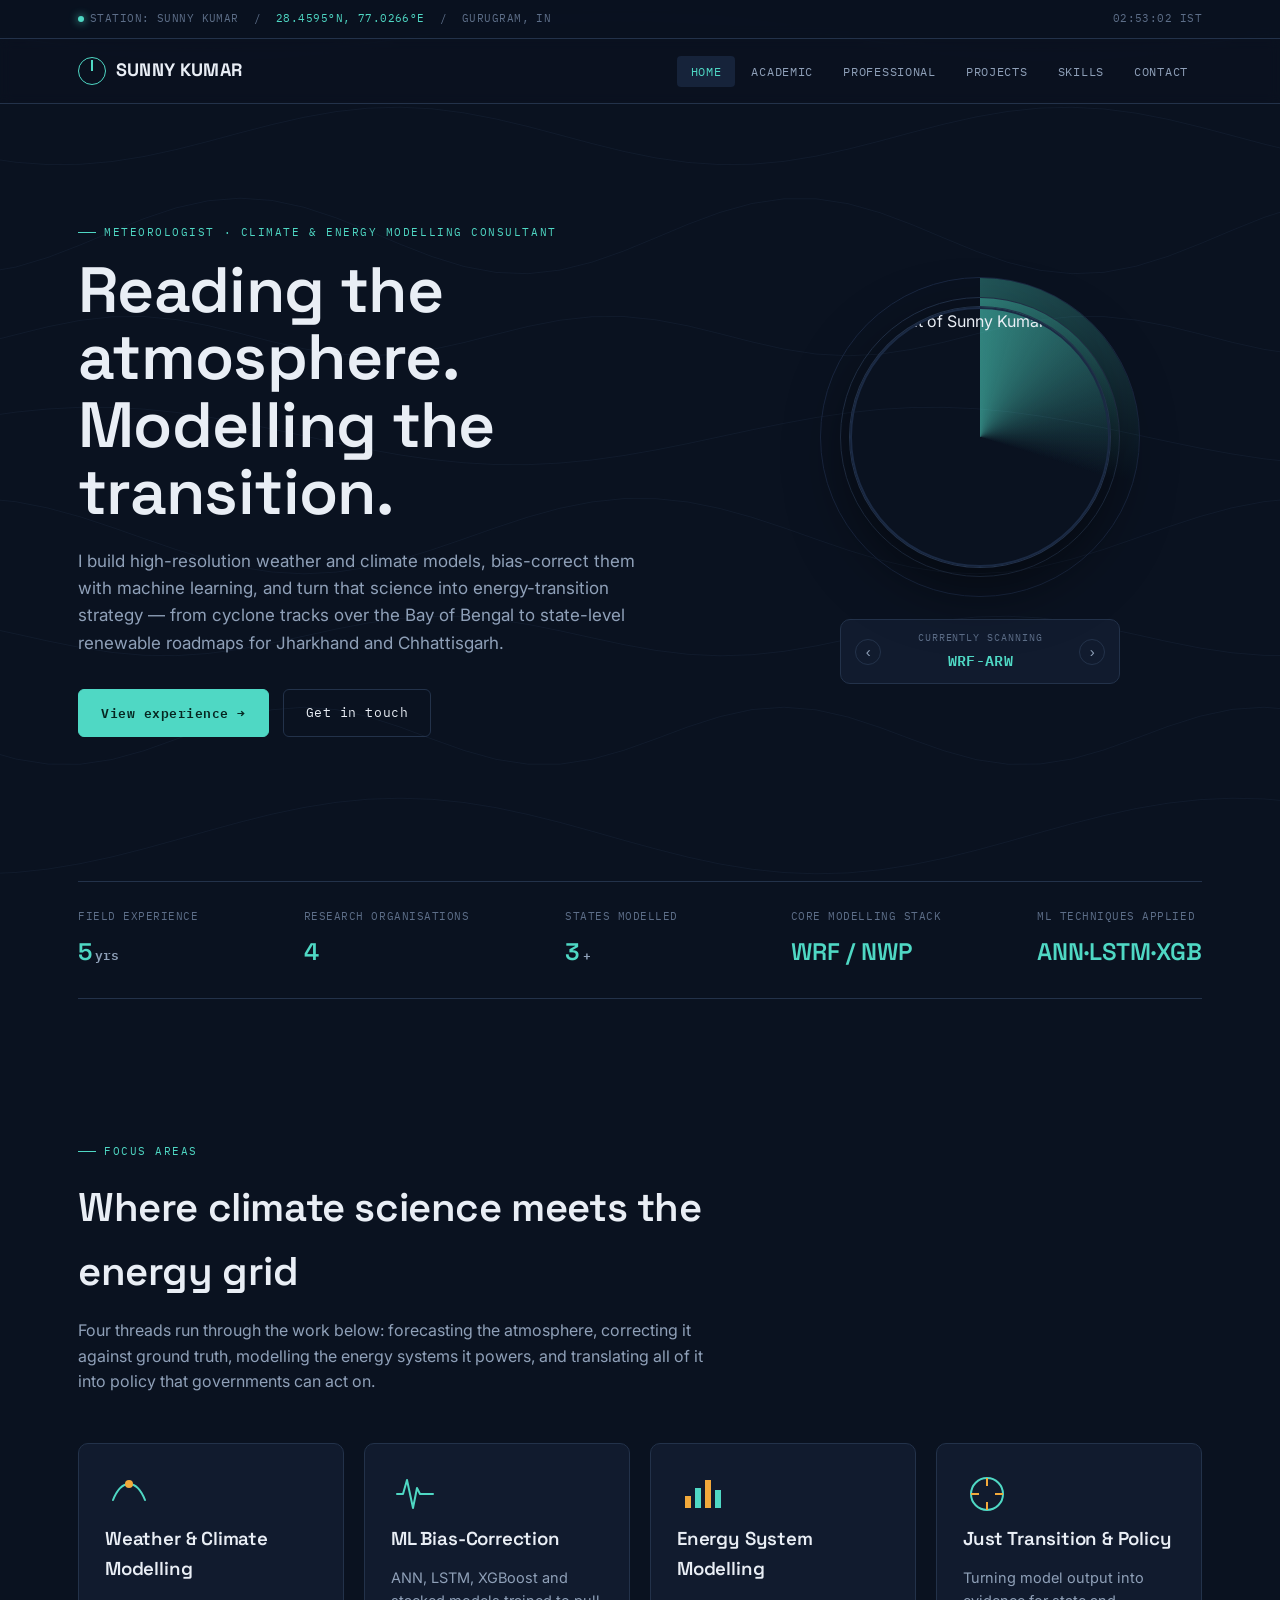
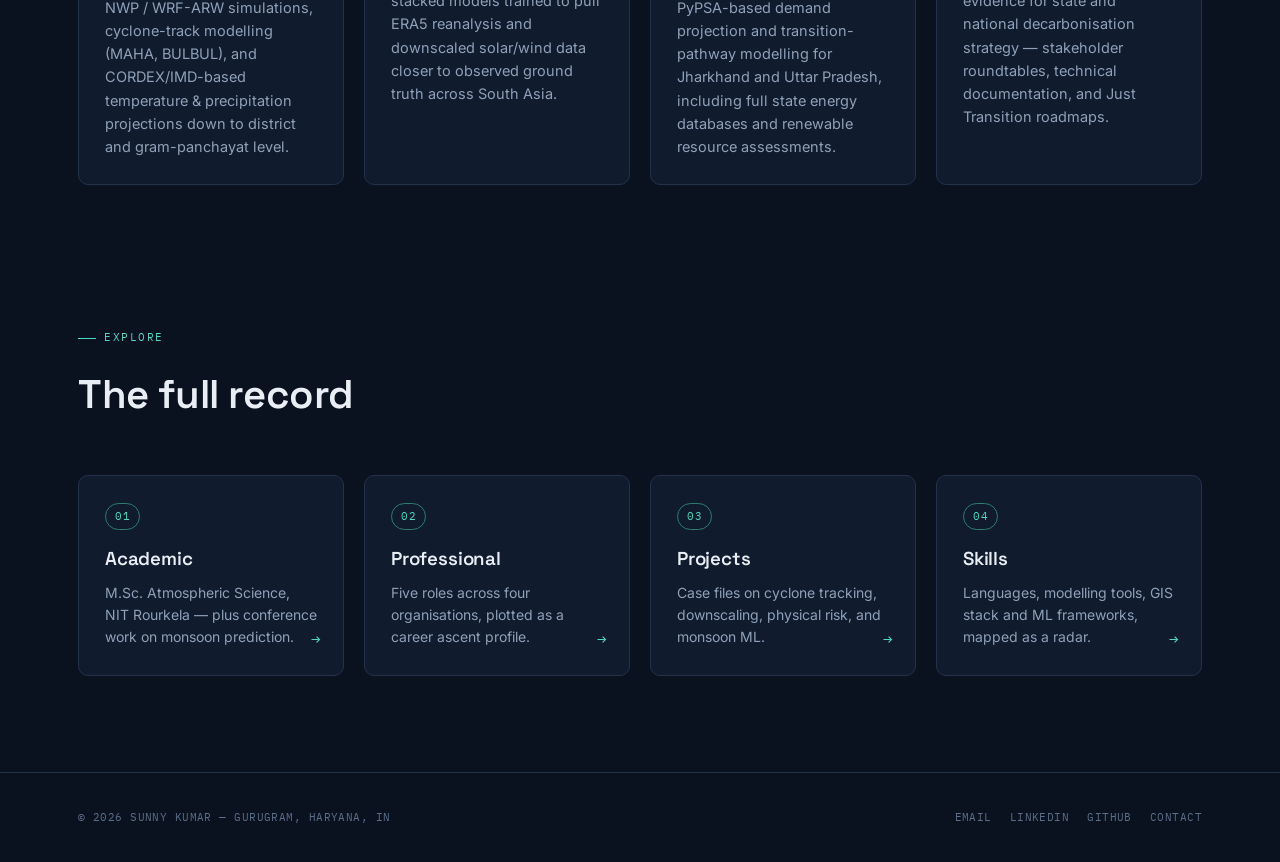
==== index.html @ 6d627d51 "Add files via upload" ====
<!DOCTYPE html>
<html lang="en">
<head>
<meta charset="UTF-8">
<meta name="viewport" content="width=device-width, initial-scale=1.0">
<title>Sunny Kumar — Meteorologist & Climate/Energy Modelling Consultant</title>
<link rel="stylesheet" href="style.css">
</head>
<body>

<div class="contour-field" id="contourField"></div>

<div class="shell">

  <div id="site-header"></div>

  <main>

    <!-- HERO -->
    <section style="padding-top:56px;">
      <div class="wrap hero-grid">
        <div class="reveal in">
          <div class="eyebrow">Meteorologist · Climate & Energy Modelling Consultant</div>
          <h1 style="font-size:clamp(36px,6vw,64px);line-height:1.05;max-width:720px;">
            Reading the atmosphere.<br>Modelling the transition.
          </h1>
          <p style="max-width:560px;color:var(--text-muted);font-size:17px;margin-top:22px;">
            I build high-resolution weather and climate models, bias-correct them with machine learning,
            and turn that science into energy-transition strategy — from cyclone tracks over the Bay of Bengal
            to state-level renewable roadmaps for Jharkhand and Chhattisgarh.
          </p>
          <div style="display:flex;gap:14px;margin-top:32px;flex-wrap:wrap;">
            <a href="professional.html" class="btn primary">View experience →</a>
            <a href="contact.html" class="btn">Get in touch</a>
          </div>
        </div>

        <div class="reveal in" style="display:flex;flex-direction:column;align-items:center;gap:22px;">
          <div class="radar-photo">
            <div class="radar-ring"></div>
            <div class="radar-ring r2"></div>
            <img src="assets/profile.png" alt="Portrait of Sunny Kumar">
          </div>

          <!-- SCAN TICKER -->
          <div class="scan-ticker">
            <button class="scan-ticker__arrow" id="scanPrev" aria-label="Previous">‹</button>
            <div class="scan-ticker__display">
              <span class="scan-ticker__label">CURRENTLY SCANNING</span>
              <div class="scan-ticker__word" id="scanWord">WRF-ARW</div>
            </div>
            <button class="scan-ticker__arrow" id="scanNext" aria-label="Next">›</button>
          </div>
        </div>
      </div>
    </section>

    <!-- TELEMETRY STRIP -->
    <section class="tight">
      <div class="wrap">
        <hr class="rule">
        <div class="telemetry reveal">
          <div class="telemetry__item">
            <span class="telemetry__label">Field experience</span>
            <span class="telemetry__value">5<small>yrs</small></span>
          </div>
          <div class="telemetry__item">
            <span class="telemetry__label">Research organisations</span>
            <span class="telemetry__value">4</span>
          </div>
          <div class="telemetry__item">
            <span class="telemetry__label">States modelled</span>
            <span class="telemetry__value">3<small>+</small></span>
          </div>
          <div class="telemetry__item">
            <span class="telemetry__label">Core modelling stack</span>
            <span class="telemetry__value">WRF / NWP</span>
          </div>
          <div class="telemetry__item">
            <span class="telemetry__label">ML techniques applied</span>
            <span class="telemetry__value">ANN·LSTM·XGB</span>
          </div>
        </div>
        <hr class="rule">
      </div>
    </section>

    <!-- FOCUS AREAS -->
    <section>
      <div class="wrap">
        <div class="section-head reveal">
          <div class="eyebrow">Focus areas</div>
          <h2>Where climate science meets the energy grid</h2>
          <p>Four threads run through the work below: forecasting the atmosphere, correcting it against ground
          truth, modelling the energy systems it powers, and translating all of it into policy that governments
          can act on.</p>
        </div>

        <div class="grid focus-grid">

          <div class="card focus-card reveal">
            <div class="focus-icon">
              <svg viewBox="0 0 48 48"><path d="M8 30c4-10 10-16 16-16s12 6 16 16" stroke="var(--teal)" stroke-width="2" fill="none" stroke-linecap="round"/><circle cx="24" cy="14" r="4" fill="var(--amber)"/></svg>
            </div>
            <h3>Weather & Climate Modelling</h3>
            <p style="color:var(--text-muted);margin-top:12px;font-size:14.5px;">NWP / WRF-ARW simulations, cyclone-track modelling (MAHA, BULBUL), and CORDEX/IMD-based
            temperature & precipitation projections down to district and gram-panchayat level.</p>
          </div>

          <div class="card focus-card reveal">
            <div class="focus-icon">
              <svg viewBox="0 0 48 48"><path d="M6 24h6l4-14 6 28 4-20 3 6h13" stroke="var(--teal)" stroke-width="2" fill="none" stroke-linecap="round" stroke-linejoin="round"/></svg>
            </div>
            <h3>ML Bias-Correction</h3>
            <p style="color:var(--text-muted);margin-top:12px;font-size:14.5px;">ANN, LSTM, XGBoost and stacked models trained to pull ERA5 reanalysis and downscaled
            solar/wind data closer to observed ground truth across South Asia.</p>
          </div>

          <div class="card focus-card reveal">
            <div class="focus-icon">
              <svg viewBox="0 0 48 48"><rect x="8" y="26" width="6" height="12" fill="var(--amber)"/><rect x="18" y="18" width="6" height="20" fill="var(--teal)"/><rect x="28" y="10" width="6" height="28" fill="var(--amber)"/><rect x="38" y="20" width="6" height="18" fill="var(--teal)"/></svg>
            </div>
            <h3>Energy System Modelling</h3>
            <p style="color:var(--text-muted);margin-top:12px;font-size:14.5px;">PyPSA-based demand projection and transition-pathway modelling for Jharkhand and Uttar
            Pradesh, including full state energy databases and renewable resource assessments.</p>
          </div>

          <div class="card focus-card reveal">
            <div class="focus-icon">
              <svg viewBox="0 0 48 48"><circle cx="24" cy="24" r="16" stroke="var(--teal)" stroke-width="2" fill="none"/><path d="M24 8v8M24 32v8M8 24h8M32 24h8" stroke="var(--amber)" stroke-width="2"/></svg>
            </div>
            <h3>Just Transition & Policy</h3>
            <p style="color:var(--text-muted);margin-top:12px;font-size:14.5px;">Turning model output into evidence for state and national decarbonisation strategy —
            stakeholder roundtables, technical documentation, and Just Transition roadmaps.</p>
          </div>

        </div>
      </div>
    </section>

    <!-- EXPLORE STRIP -->
    <section class="tight">
      <div class="wrap">
        <div class="section-head reveal">
          <div class="eyebrow">Explore</div>
          <h2>The full record</h2>
        </div>
        <div class="grid explore-grid reveal">
          <a href="academic.html" class="card explore-card">
            <span class="tag">01</span>
            <h3 style="margin-top:14px;">Academic</h3>
            <p style="color:var(--text-muted);margin-top:8px;font-size:14px;">M.Sc. Atmospheric Science, NIT Rourkela — plus conference work on monsoon prediction.</p>
            <span class="explore-arrow">→</span>
          </a>
          <a href="professional.html" class="card explore-card">
            <span class="tag">02</span>
            <h3 style="margin-top:14px;">Professional</h3>
            <p style="color:var(--text-muted);margin-top:8px;font-size:14px;">Five roles across four organisations, plotted as a career ascent profile.</p>
            <span class="explore-arrow">→</span>
          </a>
          <a href="projects.html" class="card explore-card">
            <span class="tag">03</span>
            <h3 style="margin-top:14px;">Projects</h3>
            <p style="color:var(--text-muted);margin-top:8px;font-size:14px;">Case files on cyclone tracking, downscaling, physical risk, and monsoon ML.</p>
            <span class="explore-arrow">→</span>
          </a>
          <a href="skills.html" class="card explore-card">
            <span class="tag">04</span>
            <h3 style="margin-top:14px;">Skills</h3>
            <p style="color:var(--text-muted);margin-top:8px;font-size:14px;">Languages, modelling tools, GIS stack and ML frameworks, mapped as a radar.</p>
            <span class="explore-arrow">→</span>
          </a>
        </div>
      </div>
    </section>

  </main>

  <footer id="site-footer"></footer>

</div>

<style>
  .hero-grid{display:grid;grid-template-columns:1.3fr 0.9fr;gap:40px;align-items:center;}
  @media (max-width:900px){.hero-grid{grid-template-columns:1fr;}}

  .radar-photo{
    position:relative;width:320px;height:320px;
    display:flex;align-items:center;justify-content:center;
  }
  .radar-photo img{
    width:260px;height:260px;object-fit:cover;border-radius:50%;
    border:2px solid var(--bg-raised);
    box-shadow:0 0 0 1px var(--line), 0 20px 60px rgba(0,0,0,0.5);
    position:relative;z-index:2;
  }
  .radar-ring{
    position:absolute;width:320px;height:320px;border-radius:50%;
    border:1px solid var(--line-soft);
  }
  .radar-ring::after{
    content:'';position:absolute;inset:0;border-radius:50%;
    background:conic-gradient(from 0deg, rgba(79,216,196,0.35), transparent 30%);
    animation:sweep 4.5s linear infinite;
  }
  .radar-ring.r2{width:280px;height:280px;top:20px;left:20px;border-color:var(--line);}
  @keyframes sweep{from{transform:rotate(0deg);}to{transform:rotate(360deg);}}

  .scan-ticker{
    display:flex;align-items:center;gap:14px;
    background:var(--bg-panel);border:1px solid var(--line);border-radius:10px;
    padding:10px 14px;min-width:280px;
  }
  .scan-ticker__arrow{
    background:none;border:1px solid var(--line);color:var(--text-muted);
    width:26px;height:26px;border-radius:50%;cursor:pointer;font-size:15px;line-height:1;
    flex-shrink:0;transition:border-color .2s ease, color .2s ease;
  }
  .scan-ticker__arrow:hover{border-color:var(--teal);color:var(--teal);}
  .scan-ticker__display{flex:1;text-align:center;overflow:hidden;}
  .scan-ticker__label{display:block;font-family:var(--mono);font-size:9.5px;letter-spacing:0.1em;color:var(--text-dim);}
  .scan-ticker__word{
    font-family:var(--mono);font-size:15px;color:var(--teal);font-weight:600;
    margin-top:4px;transition:opacity .35s ease, transform .35s ease;
    letter-spacing:0.02em;
  }
  .scan-ticker__word.fade{opacity:0;transform:translateY(4px);}

  .telemetry{display:flex;justify-content:space-between;padding:26px 0;flex-wrap:wrap;gap:20px;}
  .telemetry__item{display:flex;flex-direction:column;gap:8px;min-width:130px;}
  .telemetry__label{font-family:var(--mono);font-size:10.5px;letter-spacing:0.05em;text-transform:uppercase;color:var(--text-dim);}
  .telemetry__value{font-family:var(--display);font-size:24px;color:var(--teal);font-weight:600;}
  .telemetry__value small{font-family:var(--mono);font-size:13px;color:var(--text-muted);margin-left:3px;}

  .focus-grid{grid-template-columns:repeat(4,1fr);}
  @media (max-width:980px){.focus-grid{grid-template-columns:repeat(2,1fr);}}
  @media (max-width:560px){.focus-grid{grid-template-columns:1fr;}}
  .focus-card{transition:border-color .25s ease, transform .25s ease;}
  .focus-card:hover{border-color:var(--teal-dim);transform:translateY(-4px);}
  .focus-icon{width:48px;height:48px;margin-bottom:6px;}
  .focus-icon svg{width:100%;height:100%;}

  .explore-grid{grid-template-columns:repeat(4,1fr);}
  @media (max-width:980px){.explore-grid{grid-template-columns:repeat(2,1fr);}}
  @media (max-width:560px){.explore-grid{grid-template-columns:1fr;}}
  .explore-card{position:relative;transition:border-color .25s ease, transform .25s ease;}
  .explore-card:hover{border-color:var(--teal-dim);transform:translateY(-4px);}
  .explore-arrow{position:absolute;bottom:22px;right:22px;color:var(--teal);font-family:var(--mono);}
</style>

<script src="navbar.js"></script>
<script src="footer.js"></script>
<script src="script.js"></script>
<script>
  const scanTerms = [
    'WRF-ARW', 'NWP MODELS', 'CYCLONE TRACKING', 'ERA5 BIAS-CORRECTION',
    'KRIGING INTERPOLATION', 'PYPSA ENERGY SYSTEMS', 'CORDEX PROJECTIONS',
    'LSTM / XGBOOST', 'JUST TRANSITION', 'RENEWABLE RESOURCE MAPPING'
  ];
  let scanIndex = 0;
  const scanWordEl = document.getElementById('scanWord');
  let scanInterval;

  function showScanTerm(i){
    scanWordEl.classList.add('fade');
    setTimeout(() => {
      scanWordEl.textContent = scanTerms[i];
      scanWordEl.classList.remove('fade');
    }, 220);
  }

  function startScanAuto(){
    scanInterval = setInterval(() => {
      scanIndex = (scanIndex + 1) % scanTerms.length;
      showScanTerm(scanIndex);
    }, 2600);
  }
  function stopScanAuto(){ clearInterval(scanInterval); }

  document.getElementById('scanPrev').addEventListener('click', () => {
    stopScanAuto();
    scanIndex = (scanIndex - 1 + scanTerms.length) % scanTerms.length;
    showScanTerm(scanIndex);
    startScanAuto();
  });
  document.getElementById('scanNext').addEventListener('click', () => {
    stopScanAuto();
    scanIndex = (scanIndex + 1) % scanTerms.length;
    showScanTerm(scanIndex);
    startScanAuto();
  });
  startScanAuto();
</script>
</body>
</html>
---- style.css ----
/* ============================================================
   SUNNY KUMAR — PORTFOLIO
   Design language: atmospheric station readout.
   ============================================================ */

@import url('https://fonts.googleapis.com/css2?family=Space+Grotesk:wght@400;500;600;700&family=Inter:wght@400;500;600&family=IBM+Plex+Mono:wght@400;500;600&display=swap');

:root{
  --bg-deep:#0A1220;
  --bg-panel:#111B2E;
  --bg-panel-2:#16233A;
  --bg-raised:#1B2A44;
  --line:#23324A;
  --line-soft:#1A2740;
  --text:#E9EEF5;
  --text-muted:#8FA0B8;
  --text-dim:#5D6E88;
  --teal:#4FD8C4;
  --teal-dim:#2E7D71;
  --amber:#F2A93B;
  --coral:#E8637A;

  --display:'Space Grotesk',sans-serif;
  --body:'Inter',sans-serif;
  --mono:'IBM Plex Mono',monospace;

  --maxw:1180px;
}

*,*::before,*::after{box-sizing:border-box;}
html{scroll-behavior:smooth;}
body{
  margin:0;
  background:var(--bg-deep);
  color:var(--text);
  font-family:var(--body);
  font-size:16px;
  line-height:1.6;
  -webkit-font-smoothing:antialiased;
  overflow-x:hidden;
}
img{max-width:100%;display:block;}
a{color:inherit;text-decoration:none;}
h1,h2,h3,h4{font-family:var(--display);margin:0;font-weight:600;letter-spacing:-0.01em;}
p{margin:0;}
::selection{background:var(--teal);color:var(--bg-deep);}

@media (prefers-reduced-motion: reduce){
  *{animation-duration:0.01ms !important;animation-iteration-count:1 !important;transition-duration:0.01ms !important;}
}

/* ---------- background contour texture ---------- */
.contour-field{
  position:fixed;
  inset:0;
  z-index:0;
  pointer-events:none;
  opacity:0.35;
}
.contour-field svg{width:100%;height:100%;}
.contour-line{
  fill:none;
  stroke:var(--line);
  stroke-width:1;
}
.contour-line.animate{
  animation:driftLine 40s linear infinite;
}
@keyframes driftLine{
  0%{transform:translateX(0);}
  100%{transform:translateX(-120px);}
}

/* ---------- layout shell ---------- */
.shell{position:relative;z-index:1;}
.wrap{max-width:var(--maxw);margin:0 auto;padding:0 28px;}

/* ---------- station readout header ---------- */
.station-bar{
  border-bottom:1px solid var(--line);
  background:rgba(10,18,32,0.85);
  backdrop-filter:blur(6px);
  position:sticky;
  top:0;
  z-index:50;
}
.station-bar__inner{
  max-width:var(--maxw);
  margin:0 auto;
  padding:10px 28px;
  display:flex;
  align-items:center;
  justify-content:space-between;
  font-family:var(--mono);
  font-size:11px;
  color:var(--text-dim);
  letter-spacing:0.04em;
  gap:12px;
  flex-wrap:wrap;
}
.station-bar__inner span.hl{color:var(--teal);}
.station-dot{
  display:inline-block;width:6px;height:6px;border-radius:50%;
  background:var(--teal); margin-right:6px;
  box-shadow:0 0 8px var(--teal);
  animation:pulseDot 2.2s ease-in-out infinite;
}
@keyframes pulseDot{0%,100%{opacity:1;}50%{opacity:0.35;}}

/* ---------- nav ---------- */
.nav{
  border-bottom:1px solid var(--line);
  background:rgba(10,18,32,0.6);
  position:sticky;
  top:33px;
  z-index:49;
  backdrop-filter:blur(6px);
}
.nav__inner{
  max-width:var(--maxw);margin:0 auto;padding:0 28px;
  display:flex;align-items:center;justify-content:space-between;
  height:64px;
}
.brand{
  font-family:var(--display);
  font-weight:700;
  font-size:18px;
  letter-spacing:0.01em;
  display:flex;align-items:center;gap:10px;
}
.brand__mark{
  width:28px;height:28px;
  border:1px solid var(--teal);
  border-radius:50%;
  display:flex;align-items:center;justify-content:center;
  position:relative;
}
.brand__mark::before{
  content:'';
  position:absolute;
  width:2px;height:11px;
  background:var(--teal);
  top:2px;left:50%;transform:translateX(-50%);
  transform-origin:bottom center;
  animation:spinNeedle 6s linear infinite;
}
@keyframes spinNeedle{from{transform:translateX(-50%) rotate(0deg);}to{transform:translateX(-50%) rotate(360deg);}}

.navlinks{display:flex;gap:2px;list-style:none;margin:0;padding:0;}
.navlinks a{
  font-family:var(--mono);
  font-size:12px;
  letter-spacing:0.06em;
  text-transform:uppercase;
  color:var(--text-muted);
  padding:8px 14px;
  border-radius:4px;
  transition:color .2s ease, background .2s ease;
}
.navlinks a:hover{color:var(--text);background:var(--bg-panel-2);}
.navlinks a.active{color:var(--teal);background:var(--bg-panel-2);}
.navtoggle{display:none;background:none;border:1px solid var(--line);border-radius:4px;color:var(--text);width:38px;height:38px;cursor:pointer;}
.navtoggle span{display:block;width:16px;height:1px;background:var(--text);margin:4px auto;}

@media (max-width:780px){
  .navlinks{
    position:absolute;top:64px;left:0;right:0;
    background:var(--bg-panel);
    flex-direction:column;
    border-bottom:1px solid var(--line);
    display:none;
    padding:8px;
  }
  .navlinks.open{display:flex;}
  .navlinks a{padding:12px 14px;}
  .navtoggle{display:block;}
}

/* ---------- section wrappers ---------- */
main{padding:64px 0 0;}
section{padding:88px 0;}
section.tight{padding:56px 0;}
.section-head{margin-bottom:48px;max-width:640px;}
.eyebrow{
  font-family:var(--mono);
  font-size:11px;
  letter-spacing:0.14em;
  text-transform:uppercase;
  color:var(--teal);
  display:flex;align-items:center;gap:8px;
  margin-bottom:16px;
}
.eyebrow::before{content:'';width:18px;height:1px;background:var(--teal);}
.section-head h2{font-size:clamp(28px,3.4vw,40px);color:var(--text);}
.section-head p{color:var(--text-muted);margin-top:14px;font-size:16px;}

hr.rule{border:none;border-top:1px solid var(--line);margin:0;}

/* ---------- buttons ---------- */
.btn{
  display:inline-flex;align-items:center;gap:10px;
  font-family:var(--mono);font-size:13px;letter-spacing:0.04em;
  padding:13px 22px;border-radius:6px;
  border:1px solid var(--line);
  color:var(--text);
  transition:border-color .2s ease, background .2s ease, transform .2s ease;
}
.btn:hover{border-color:var(--teal);transform:translateY(-1px);}
.btn.primary{background:var(--teal);color:#062621;border-color:var(--teal);font-weight:600;}
.btn.primary:hover{background:#63e6d4;}
.btn svg{width:14px;height:14px;}

/* ---------- footer ---------- */
footer{
  border-top:1px solid var(--line);
  padding:36px 0;
  margin-top:40px;
}
.footer__inner{
  max-width:var(--maxw);margin:0 auto;padding:0 28px;
  display:flex;justify-content:space-between;align-items:center;flex-wrap:wrap;gap:12px;
  font-family:var(--mono);font-size:11px;color:var(--text-dim);letter-spacing:0.04em;
}
.footer__links{display:flex;gap:18px;}
.footer__links a:hover{color:var(--teal);}

/* ---------- reveal on scroll ---------- */
.reveal{opacity:0;transform:translateY(18px);transition:opacity .7s ease, transform .7s ease;}
.reveal.in{opacity:1;transform:translateY(0);}

/* ---------- utility grid/cards ---------- */
.grid{display:grid;gap:20px;}
.card{
  background:var(--bg-panel);
  border:1px solid var(--line);
  border-radius:10px;
  padding:26px;
}
.tag{
  font-family:var(--mono);
  font-size:10.5px;
  letter-spacing:0.05em;
  text-transform:uppercase;
  color:var(--teal);
  border:1px solid var(--teal-dim);
  padding:4px 9px;
  border-radius:20px;
  display:inline-block;
}
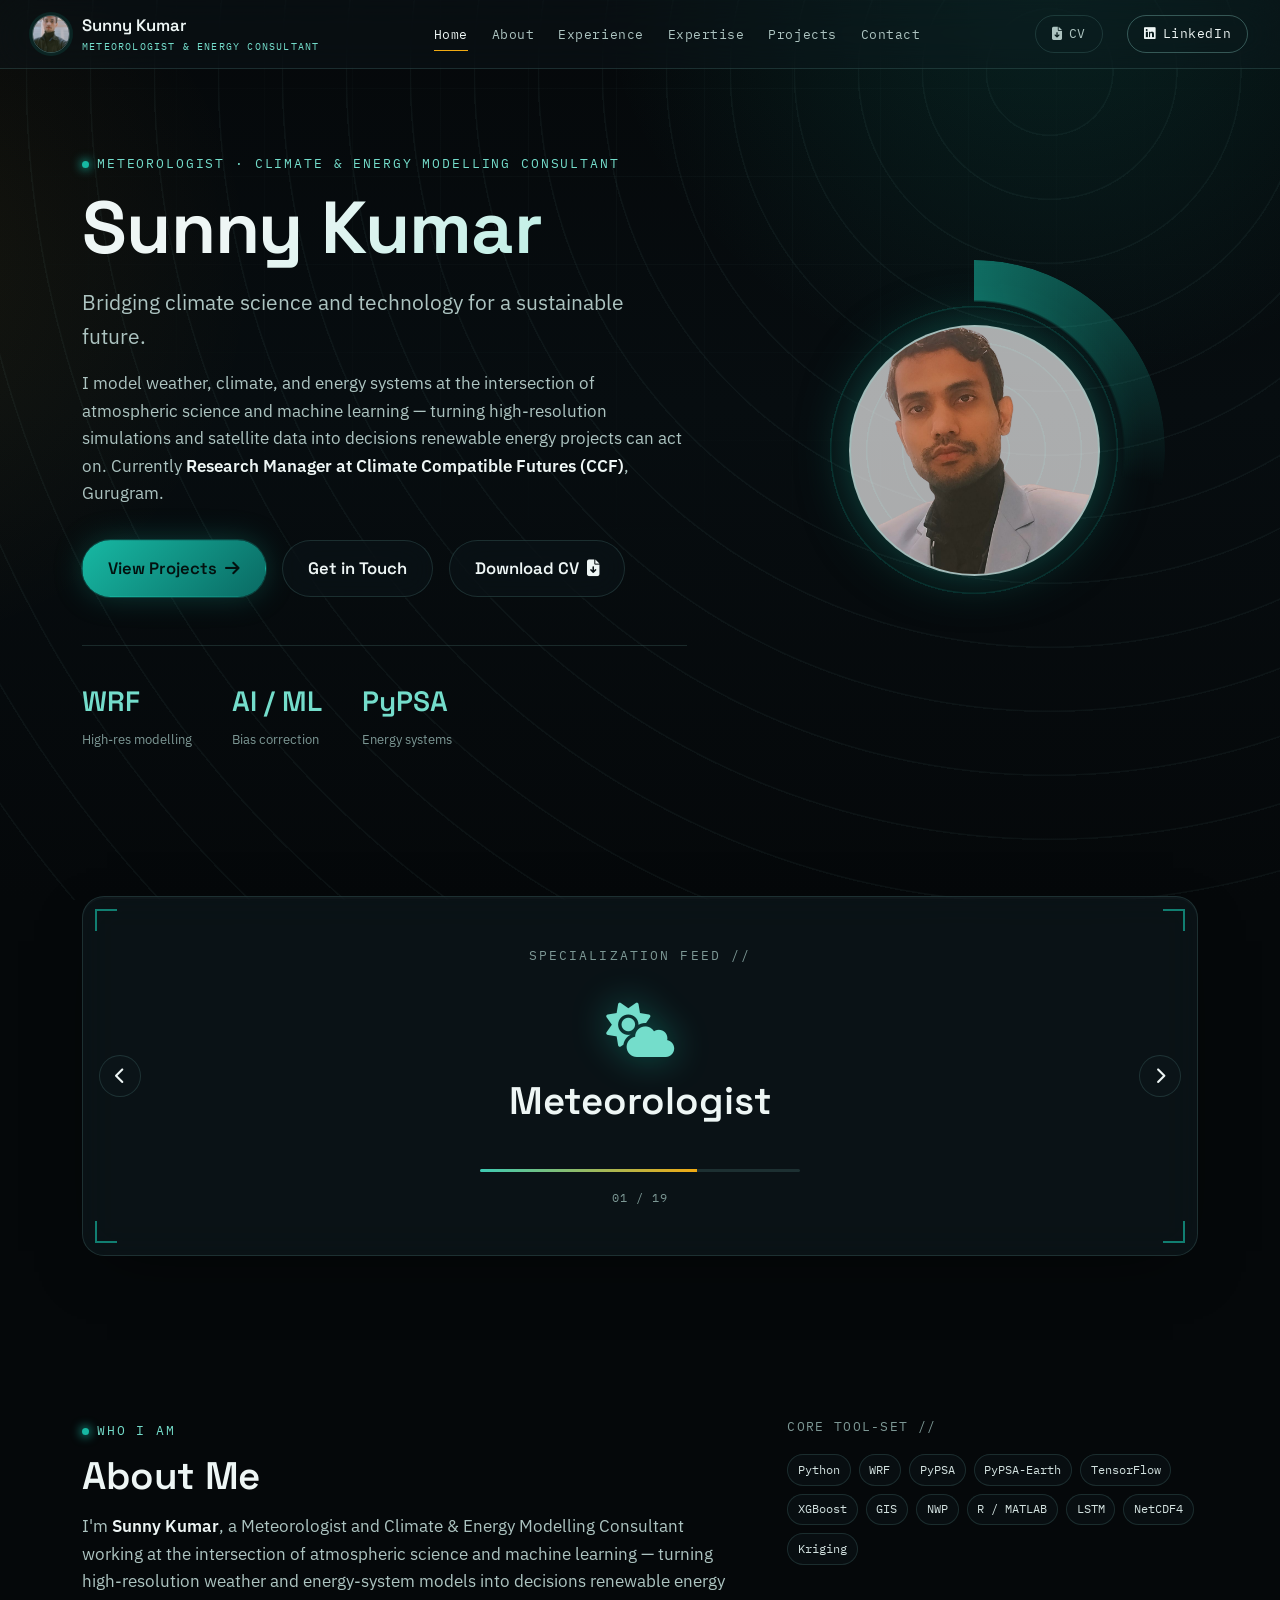
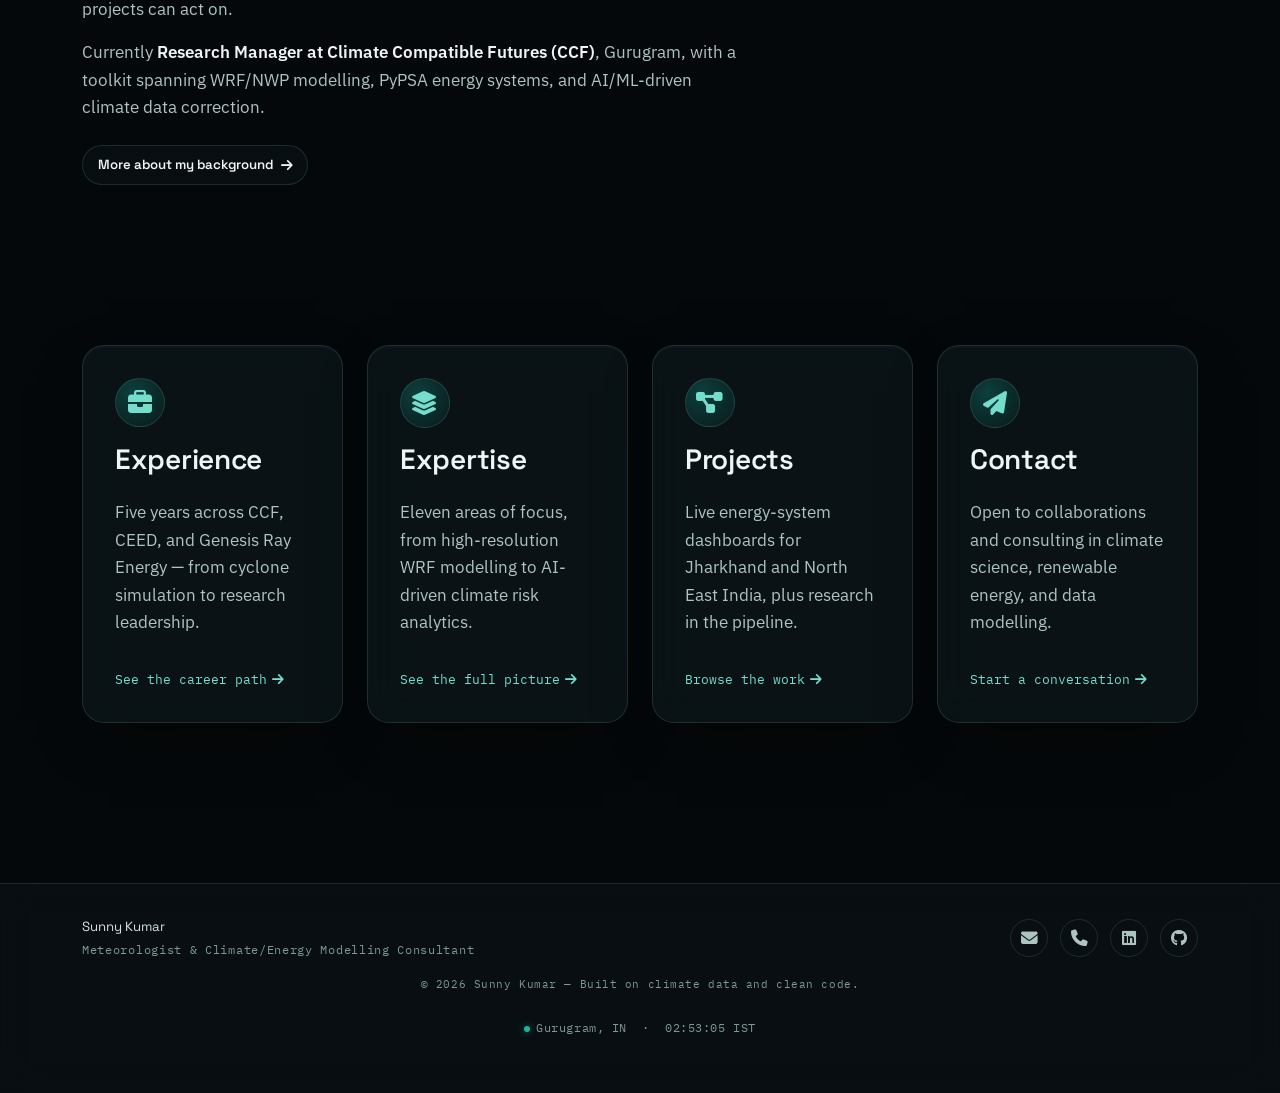
==== commit 5a5ff790: "Portfolio website update August 2026" ====
--- a/index.html
+++ b/index.html
@@ -1,295 +1,161 @@
 <!DOCTYPE html>
-<html lang="en">
+<html lang="en" class="no-js">
 <head>
-<meta charset="UTF-8">
-<meta name="viewport" content="width=device-width, initial-scale=1.0">
-<title>Sunny Kumar — Meteorologist & Climate/Energy Modelling Consultant</title>
-<link rel="stylesheet" href="style.css">
+  <script>document.documentElement.classList.replace("no-js","js");</script>
+  <meta charset="UTF-8" />
+  <meta name="viewport" content="width=device-width, initial-scale=1.0" />
+  <meta name="description" content="Sunny Kumar — Meteorologist and Climate & Energy Modelling Consultant specializing in WRF weather modelling, PyPSA energy systems, and AI/ML-driven climate data correction." />
+  <title>Sunny Kumar — Meteorologist &amp; Climate/Energy Modelling Consultant</title>
+  <link rel="icon" href="assets/img/favicon.svg" type="image/svg+xml" />
+
+  <link rel="preconnect" href="https://fonts.googleapis.com" />
+  <link rel="preconnect" href="https://fonts.gstatic.com" crossorigin />
+  <link href="https://fonts.googleapis.com/css2?family=Space+Grotesk:wght@500;600;700&family=IBM+Plex+Sans:wght@400;500;600&family=IBM+Plex+Mono:wght@400;500&display=swap" rel="stylesheet" />
+  <link
+    rel="stylesheet"
+    href="https://cdnjs.cloudflare.com/ajax/libs/font-awesome/6.7.2/css/all.min.css"
+    integrity="sha512-Evv84Mr4kqVGRNSgIGL/F/aIDqQb7xQ2vcrdIwxfjThSH8CSR7PBEakCr51Ck+w+/U6swU2Im1vVX0SVk9ABhg=="
+    crossorigin="anonymous"
+    referrerpolicy="no-referrer" />
+
+  <link rel="stylesheet" href="assets/css/tokens.css" />
+  <link rel="stylesheet" href="assets/css/base.css" />
+  <link rel="stylesheet" href="assets/css/navbar.css" />
+  <link rel="stylesheet" href="assets/css/footer.css" />
+  <link rel="stylesheet" href="assets/css/home.css" />
 </head>
 <body>
-
-<div class="contour-field" id="contourField"></div>
-
-<div class="shell">
-
-  <div id="site-header"></div>
+  <div class="atmos-field" aria-hidden="true"></div>
+  <div id="site-header-mount"></div>
 
   <main>
+    <!-- Hero -->
+    <section class="hero container hero-grid">
+      <div class="hero-copy reveal">
+        <div class="eyebrow">Meteorologist · Climate &amp; Energy Modelling Consultant</div>
+        <h1>Sunny Kumar</h1>
+        <p class="lede">Bridging climate science and technology for a sustainable future.</p>
+        <p>
+          I model weather, climate, and energy systems at the intersection of atmospheric
+          science and machine learning — turning high-resolution simulations and satellite
+          data into decisions renewable energy projects can act on. Currently
+          <strong>Research Manager at Climate Compatible Futures (CCF)</strong>, Gurugram.
+        </p>
+        <div class="hero-actions">
+          <a href="projects.html" class="btn btn-primary">View Projects <i class="fa-solid fa-arrow-right" aria-hidden="true"></i></a>
+          <a href="contact.html" class="btn btn-ghost">Get in Touch</a>
+          <a href="assets/files/Sunny_Kumar_CV.pdf" class="btn btn-ghost" download>Download CV <i class="fa-solid fa-file-arrow-down" aria-hidden="true"></i></a>
+        </div>
+        <div class="hero-stats">
+          <div><strong>WRF</strong><span>High-res modelling</span></div>
+          <div><strong>AI / ML</strong><span>Bias correction</span></div>
+          <div><strong>PyPSA</strong><span>Energy systems</span></div>
+        </div>
+      </div>
+      <div class="hero-portrait reveal">
+        <div class="radar-ring">
+          <img src="assets/img/profile.png" alt="Portrait of Sunny Kumar" style="background-color: rgba(252, 252, 252, 0.671);"/>
+        </div>
+      </div>
+      
+    </section>
 
-    <!-- HERO -->
-    <section style="padding-top:56px;">
-      <div class="wrap hero-grid">
-        <div class="reveal in">
-          <div class="eyebrow">Meteorologist · Climate & Energy Modelling Consultant</div>
-          <h1 style="font-size:clamp(36px,6vw,64px);line-height:1.05;max-width:720px;">
-            Reading the atmosphere.<br>Modelling the transition.
-          </h1>
-          <p style="max-width:560px;color:var(--text-muted);font-size:17px;margin-top:22px;">
-            I build high-resolution weather and climate models, bias-correct them with machine learning,
-            and turn that science into energy-transition strategy — from cyclone tracks over the Bay of Bengal
-            to state-level renewable roadmaps for Jharkhand and Chhattisgarh.
-          </p>
-          <div style="display:flex;gap:14px;margin-top:32px;flex-wrap:wrap;">
-            <a href="professional.html" class="btn primary">View experience →</a>
-            <a href="contact.html" class="btn">Get in touch</a>
-          </div>
-        </div>
+    <!-- Specialization HUD (native replacement for the old iframe widget) -->
+    <section class="section">
+      <div class="container">
+        <div class="spec-panel glass reveal" id="specPanel">
+          <span class="spec-corner tl"></span><span class="spec-corner tr"></span>
+          <span class="spec-corner bl"></span><span class="spec-corner br"></span>
 
-        <div class="reveal in" style="display:flex;flex-direction:column;align-items:center;gap:22px;">
-          <div class="radar-photo">
-            <div class="radar-ring"></div>
-            <div class="radar-ring r2"></div>
-            <img src="assets/profile.png" alt="Portrait of Sunny Kumar">
+          <div class="spec-eyebrow mono-tag">Specialization feed //</div>
+
+          <button class="spec-arrow left" id="specPrev" aria-label="Previous specialization">
+            <i class="fa-solid fa-chevron-left" aria-hidden="true"></i>
+          </button>
+
+          <div class="spec-display" id="specDisplay">
+            <i class="spec-icon fa-solid fa-cloud-sun" id="specIcon" aria-hidden="true"></i>
+            <div class="spec-label" id="specLabel">Meteorologist</div>
           </div>
 
-          <!-- SCAN TICKER -->
-          <div class="scan-ticker">
-            <button class="scan-ticker__arrow" id="scanPrev" aria-label="Previous">‹</button>
-            <div class="scan-ticker__display">
-              <span class="scan-ticker__label">CURRENTLY SCANNING</span>
-              <div class="scan-ticker__word" id="scanWord">WRF-ARW</div>
-            </div>
-            <button class="scan-ticker__arrow" id="scanNext" aria-label="Next">›</button>
-          </div>
+          <button class="spec-arrow right" id="specNext" aria-label="Next specialization">
+            <i class="fa-solid fa-chevron-right" aria-hidden="true"></i>
+          </button>
+
+          <div class="spec-progress"><div class="spec-progress-bar" id="specProgressBar"></div></div>
+          <div class="spec-tally" id="specTally">01 / 19</div>
         </div>
       </div>
     </section>
 
-    <!-- TELEMETRY STRIP -->
-    <section class="tight">
-      <div class="wrap">
-        <hr class="rule">
-        <div class="telemetry reveal">
-          <div class="telemetry__item">
-            <span class="telemetry__label">Field experience</span>
-            <span class="telemetry__value">5<small>yrs</small></span>
+    <!-- About Me -->
+    <section class="section">
+      <div class="container about-grid">
+        <div class="reveal">
+          <div class="eyebrow">Who I am</div>
+          <h2>About Me</h2>
+          <p>
+            I'm <strong>Sunny Kumar</strong>, a Meteorologist and Climate &amp; Energy
+            Modelling Consultant working at the intersection of atmospheric science and
+            machine learning — turning high-resolution weather and energy-system models
+            into decisions renewable energy projects can act on.
+          </p>
+          <p>
+            Currently <strong>Research Manager at Climate Compatible Futures (CCF)</strong>,
+            Gurugram, with a toolkit spanning WRF/NWP modelling, PyPSA energy systems, and
+            AI/ML-driven climate data correction.
+          </p>
+          <a href="about.html" class="btn btn-ghost btn-sm" style="margin-top:var(--sp-2)">
+            More about my background <i class="fa-solid fa-arrow-right" aria-hidden="true"></i>
+          </a>
+        </div>
+        <aside class="tag-panel reveal">
+          <span class="mono-tag">Core tool-set //</span>
+          <div class="tag-cloud">
+            <span>Python</span><span>WRF</span><span>PyPSA</span><span>PyPSA-Earth</span>
+            <span>TensorFlow</span><span>XGBoost</span><span>GIS</span><span>NWP</span>
+            <span>R / MATLAB</span><span>LSTM</span><span>NetCDF4</span><span>Kriging</span>
           </div>
-          <div class="telemetry__item">
-            <span class="telemetry__label">Research organisations</span>
-            <span class="telemetry__value">4</span>
-          </div>
-          <div class="telemetry__item">
-            <span class="telemetry__label">States modelled</span>
-            <span class="telemetry__value">3<small>+</small></span>
-          </div>
-          <div class="telemetry__item">
-            <span class="telemetry__label">Core modelling stack</span>
-            <span class="telemetry__value">WRF / NWP</span>
-          </div>
-          <div class="telemetry__item">
-            <span class="telemetry__label">ML techniques applied</span>
-            <span class="telemetry__value">ANN·LSTM·XGB</span>
-          </div>
-        </div>
-        <hr class="rule">
+        </aside>
       </div>
     </section>
 
-    <!-- FOCUS AREAS -->
-    <section>
-      <div class="wrap">
-        <div class="section-head reveal">
-          <div class="eyebrow">Focus areas</div>
-          <h2>Where climate science meets the energy grid</h2>
-          <p>Four threads run through the work below: forecasting the atmosphere, correcting it against ground
-          truth, modelling the energy systems it powers, and translating all of it into policy that governments
-          can act on.</p>
-        </div>
-
-        <div class="grid focus-grid">
-
-          <div class="card focus-card reveal">
-            <div class="focus-icon">
-              <svg viewBox="0 0 48 48"><path d="M8 30c4-10 10-16 16-16s12 6 16 16" stroke="var(--teal)" stroke-width="2" fill="none" stroke-linecap="round"/><circle cx="24" cy="14" r="4" fill="var(--amber)"/></svg>
-            </div>
-            <h3>Weather & Climate Modelling</h3>
-            <p style="color:var(--text-muted);margin-top:12px;font-size:14.5px;">NWP / WRF-ARW simulations, cyclone-track modelling (MAHA, BULBUL), and CORDEX/IMD-based
-            temperature & precipitation projections down to district and gram-panchayat level.</p>
-          </div>
-
-          <div class="card focus-card reveal">
-            <div class="focus-icon">
-              <svg viewBox="0 0 48 48"><path d="M6 24h6l4-14 6 28 4-20 3 6h13" stroke="var(--teal)" stroke-width="2" fill="none" stroke-linecap="round" stroke-linejoin="round"/></svg>
-            </div>
-            <h3>ML Bias-Correction</h3>
-            <p style="color:var(--text-muted);margin-top:12px;font-size:14.5px;">ANN, LSTM, XGBoost and stacked models trained to pull ERA5 reanalysis and downscaled
-            solar/wind data closer to observed ground truth across South Asia.</p>
-          </div>
-
-          <div class="card focus-card reveal">
-            <div class="focus-icon">
-              <svg viewBox="0 0 48 48"><rect x="8" y="26" width="6" height="12" fill="var(--amber)"/><rect x="18" y="18" width="6" height="20" fill="var(--teal)"/><rect x="28" y="10" width="6" height="28" fill="var(--amber)"/><rect x="38" y="20" width="6" height="18" fill="var(--teal)"/></svg>
-            </div>
-            <h3>Energy System Modelling</h3>
-            <p style="color:var(--text-muted);margin-top:12px;font-size:14.5px;">PyPSA-based demand projection and transition-pathway modelling for Jharkhand and Uttar
-            Pradesh, including full state energy databases and renewable resource assessments.</p>
-          </div>
-
-          <div class="card focus-card reveal">
-            <div class="focus-icon">
-              <svg viewBox="0 0 48 48"><circle cx="24" cy="24" r="16" stroke="var(--teal)" stroke-width="2" fill="none"/><path d="M24 8v8M24 32v8M8 24h8M32 24h8" stroke="var(--amber)" stroke-width="2"/></svg>
-            </div>
-            <h3>Just Transition & Policy</h3>
-            <p style="color:var(--text-muted);margin-top:12px;font-size:14.5px;">Turning model output into evidence for state and national decarbonisation strategy —
-            stakeholder roundtables, technical documentation, and Just Transition roadmaps.</p>
-          </div>
-
-        </div>
-      </div>
-    </section>
-
-    <!-- EXPLORE STRIP -->
-    <section class="tight">
-      <div class="wrap">
-        <div class="section-head reveal">
-          <div class="eyebrow">Explore</div>
-          <h2>The full record</h2>
-        </div>
-        <div class="grid explore-grid reveal">
-          <a href="academic.html" class="card explore-card">
-            <span class="tag">01</span>
-            <h3 style="margin-top:14px;">Academic</h3>
-            <p style="color:var(--text-muted);margin-top:8px;font-size:14px;">M.Sc. Atmospheric Science, NIT Rourkela — plus conference work on monsoon prediction.</p>
-            <span class="explore-arrow">→</span>
+    <!-- Quick links -->
+    <section class="section">
+      <div class="container">
+        <div class="quick-grid">
+          <a href="experience.html" class="quick-tile card glass reveal">
+            <span class="icon-ring"><i class="fa-solid fa-briefcase" aria-hidden="true"></i></span>
+            <h3>Experience</h3>
+            <p>Five years across CCF, CEED, and Genesis Ray Energy — from cyclone simulation to research leadership.</p>
+            <span class="tile-go">See the career path <i class="fa-solid fa-arrow-right" aria-hidden="true"></i></span>
           </a>
-          <a href="professional.html" class="card explore-card">
-            <span class="tag">02</span>
-            <h3 style="margin-top:14px;">Professional</h3>
-            <p style="color:var(--text-muted);margin-top:8px;font-size:14px;">Five roles across four organisations, plotted as a career ascent profile.</p>
-            <span class="explore-arrow">→</span>
+          <a href="expertise.html" class="quick-tile card glass reveal">
+            <span class="icon-ring"><i class="fa-solid fa-layer-group" aria-hidden="true"></i></span>
+            <h3>Expertise</h3>
+            <p>Eleven areas of focus, from high-resolution WRF modelling to AI-driven climate risk analytics.</p>
+            <span class="tile-go">See the full picture <i class="fa-solid fa-arrow-right" aria-hidden="true"></i></span>
           </a>
-          <a href="projects.html" class="card explore-card">
-            <span class="tag">03</span>
-            <h3 style="margin-top:14px;">Projects</h3>
-            <p style="color:var(--text-muted);margin-top:8px;font-size:14px;">Case files on cyclone tracking, downscaling, physical risk, and monsoon ML.</p>
-            <span class="explore-arrow">→</span>
+          <a href="projects.html" class="quick-tile card glass reveal">
+            <span class="icon-ring"><i class="fa-solid fa-diagram-project" aria-hidden="true"></i></span>
+            <h3>Projects</h3>
+            <p>Live energy-system dashboards for Jharkhand and North East India, plus research in the pipeline.</p>
+            <span class="tile-go">Browse the work <i class="fa-solid fa-arrow-right" aria-hidden="true"></i></span>
           </a>
-          <a href="skills.html" class="card explore-card">
-            <span class="tag">04</span>
-            <h3 style="margin-top:14px;">Skills</h3>
-            <p style="color:var(--text-muted);margin-top:8px;font-size:14px;">Languages, modelling tools, GIS stack and ML frameworks, mapped as a radar.</p>
-            <span class="explore-arrow">→</span>
+          <a href="contact.html" class="quick-tile card glass reveal">
+            <span class="icon-ring"><i class="fa-solid fa-paper-plane" aria-hidden="true"></i></span>
+            <h3>Contact</h3>
+            <p>Open to collaborations and consulting in climate science, renewable energy, and data modelling.</p>
+            <span class="tile-go">Start a conversation <i class="fa-solid fa-arrow-right" aria-hidden="true"></i></span>
           </a>
         </div>
       </div>
     </section>
-
   </main>
 
-  <footer id="site-footer"></footer>
+  <div id="site-footer-mount"></div>
 
-</div>
-
-<style>
-  .hero-grid{display:grid;grid-template-columns:1.3fr 0.9fr;gap:40px;align-items:center;}
-  @media (max-width:900px){.hero-grid{grid-template-columns:1fr;}}
-
-  .radar-photo{
-    position:relative;width:320px;height:320px;
-    display:flex;align-items:center;justify-content:center;
-  }
-  .radar-photo img{
-    width:260px;height:260px;object-fit:cover;border-radius:50%;
-    border:2px solid var(--bg-raised);
-    box-shadow:0 0 0 1px var(--line), 0 20px 60px rgba(0,0,0,0.5);
-    position:relative;z-index:2;
-  }
-  .radar-ring{
-    position:absolute;width:320px;height:320px;border-radius:50%;
-    border:1px solid var(--line-soft);
-  }
-  .radar-ring::after{
-    content:'';position:absolute;inset:0;border-radius:50%;
-    background:conic-gradient(from 0deg, rgba(79,216,196,0.35), transparent 30%);
-    animation:sweep 4.5s linear infinite;
-  }
-  .radar-ring.r2{width:280px;height:280px;top:20px;left:20px;border-color:var(--line);}
-  @keyframes sweep{from{transform:rotate(0deg);}to{transform:rotate(360deg);}}
-
-  .scan-ticker{
-    display:flex;align-items:center;gap:14px;
-    background:var(--bg-panel);border:1px solid var(--line);border-radius:10px;
-    padding:10px 14px;min-width:280px;
-  }
-  .scan-ticker__arrow{
-    background:none;border:1px solid var(--line);color:var(--text-muted);
-    width:26px;height:26px;border-radius:50%;cursor:pointer;font-size:15px;line-height:1;
-    flex-shrink:0;transition:border-color .2s ease, color .2s ease;
-  }
-  .scan-ticker__arrow:hover{border-color:var(--teal);color:var(--teal);}
-  .scan-ticker__display{flex:1;text-align:center;overflow:hidden;}
-  .scan-ticker__label{display:block;font-family:var(--mono);font-size:9.5px;letter-spacing:0.1em;color:var(--text-dim);}
-  .scan-ticker__word{
-    font-family:var(--mono);font-size:15px;color:var(--teal);font-weight:600;
-    margin-top:4px;transition:opacity .35s ease, transform .35s ease;
-    letter-spacing:0.02em;
-  }
-  .scan-ticker__word.fade{opacity:0;transform:translateY(4px);}
-
-  .telemetry{display:flex;justify-content:space-between;padding:26px 0;flex-wrap:wrap;gap:20px;}
-  .telemetry__item{display:flex;flex-direction:column;gap:8px;min-width:130px;}
-  .telemetry__label{font-family:var(--mono);font-size:10.5px;letter-spacing:0.05em;text-transform:uppercase;color:var(--text-dim);}
-  .telemetry__value{font-family:var(--display);font-size:24px;color:var(--teal);font-weight:600;}
-  .telemetry__value small{font-family:var(--mono);font-size:13px;color:var(--text-muted);margin-left:3px;}
-
-  .focus-grid{grid-template-columns:repeat(4,1fr);}
-  @media (max-width:980px){.focus-grid{grid-template-columns:repeat(2,1fr);}}
-  @media (max-width:560px){.focus-grid{grid-template-columns:1fr;}}
-  .focus-card{transition:border-color .25s ease, transform .25s ease;}
-  .focus-card:hover{border-color:var(--teal-dim);transform:translateY(-4px);}
-  .focus-icon{width:48px;height:48px;margin-bottom:6px;}
-  .focus-icon svg{width:100%;height:100%;}
-
-  .explore-grid{grid-template-columns:repeat(4,1fr);}
-  @media (max-width:980px){.explore-grid{grid-template-columns:repeat(2,1fr);}}
-  @media (max-width:560px){.explore-grid{grid-template-columns:1fr;}}
-  .explore-card{position:relative;transition:border-color .25s ease, transform .25s ease;}
-  .explore-card:hover{border-color:var(--teal-dim);transform:translateY(-4px);}
-  .explore-arrow{position:absolute;bottom:22px;right:22px;color:var(--teal);font-family:var(--mono);}
-</style>
-
-<script src="navbar.js"></script>
-<script src="footer.js"></script>
-<script src="script.js"></script>
-<script>
-  const scanTerms = [
-    'WRF-ARW', 'NWP MODELS', 'CYCLONE TRACKING', 'ERA5 BIAS-CORRECTION',
-    'KRIGING INTERPOLATION', 'PYPSA ENERGY SYSTEMS', 'CORDEX PROJECTIONS',
-    'LSTM / XGBOOST', 'JUST TRANSITION', 'RENEWABLE RESOURCE MAPPING'
-  ];
-  let scanIndex = 0;
-  const scanWordEl = document.getElementById('scanWord');
-  let scanInterval;
-
-  function showScanTerm(i){
-    scanWordEl.classList.add('fade');
-    setTimeout(() => {
-      scanWordEl.textContent = scanTerms[i];
-      scanWordEl.classList.remove('fade');
-    }, 220);
-  }
-
-  function startScanAuto(){
-    scanInterval = setInterval(() => {
-      scanIndex = (scanIndex + 1) % scanTerms.length;
-      showScanTerm(scanIndex);
-    }, 2600);
-  }
-  function stopScanAuto(){ clearInterval(scanInterval); }
-
-  document.getElementById('scanPrev').addEventListener('click', () => {
-    stopScanAuto();
-    scanIndex = (scanIndex - 1 + scanTerms.length) % scanTerms.length;
-    showScanTerm(scanIndex);
-    startScanAuto();
-  });
-  document.getElementById('scanNext').addEventListener('click', () => {
-    stopScanAuto();
-    scanIndex = (scanIndex + 1) % scanTerms.length;
-    showScanTerm(scanIndex);
-    startScanAuto();
-  });
-  startScanAuto();
-</script>
+  <script src="assets/js/components.js"></script>
+  <script src="assets/js/home.js"></script>
 </body>
 </html>
--- a/assets/css/tokens.css
+++ b/assets/css/tokens.css
@@ -0,0 +1,104 @@
+/* ==========================================================================
+   DESIGN TOKENS — Sunny Kumar Portfolio
+   Direction: dark instrument-panel / atmospheric-data aesthetic.
+   Grounded in the subject: radar scopes, isobar charts, night-sky telemetry.
+   ========================================================================== */
+
+:root {
+  /* ---- Surface -------------------------------------------------------- */
+  --bg-void: #05080a;
+  --bg-deep: #070d10;
+  --bg-rise: #0b1418;
+  --bg-grid-line: rgba(130, 196, 189, 0.055);
+
+  /* Glass panels */
+  --glass-fill: rgba(15, 28, 32, 0.56);
+  --glass-fill-soft: rgba(15, 28, 32, 0.34);
+  --glass-fill-strong: rgba(18, 34, 38, 0.78);
+  --glass-border: rgba(134, 205, 197, 0.16);
+  --glass-border-strong: rgba(148, 219, 210, 0.32);
+  --glass-blur: 18px;
+
+  /* ---- Brand accent (derived from original teal/gold identity) -------- */
+  --teal-200: #a9ecdf;
+  --teal-300: #74ddcb;
+  --teal-400: #3ecab3;
+  --teal-500: #17b8a3;
+  --teal-600: #109187;
+  --teal-700: #0a6a63;
+  --teal-900: #06302d;
+
+  --amber-300: #ffd97d;
+  --amber-400: #f8bf3c;
+  --amber-500: #f1aa12;
+  --amber-600: #c98a0c;
+
+  /* ---- Ink -------------------------------------------------------------*/
+  --ink-100: #eef6f5;
+  --ink-200: #d3e2e0;
+  --ink-300: #adc4c1;
+  --ink-500: #7d9895;
+  --ink-700: #4d605e;
+
+  /* ---- Semantic -------------------------------------------------------*/
+  --accent: var(--teal-500);
+  --accent-strong: var(--teal-300);
+  --accent-warm: var(--amber-500);
+  --text-primary: var(--ink-100);
+  --text-secondary: var(--ink-300);
+  --text-muted: var(--ink-500);
+  --border-hairline: var(--glass-border);
+  --focus-ring: var(--teal-300);
+
+  /* ---- Type -------------------------------------------------------------*/
+  --font-display: "Space Grotesk", "IBM Plex Sans", sans-serif;
+  --font-body: "IBM Plex Sans", "Segoe UI", sans-serif;
+  --font-mono: "IBM Plex Mono", "SFMono-Regular", Consolas, monospace;
+
+  --step--1: clamp(0.78rem, 0.75rem + 0.1vw, 0.86rem);
+  --step-0: clamp(0.95rem, 0.92rem + 0.15vw, 1.05rem);
+  --step-1: clamp(1.1rem, 1.03rem + 0.35vw, 1.3rem);
+  --step-2: clamp(1.35rem, 1.2rem + 0.7vw, 1.75rem);
+  --step-3: clamp(1.7rem, 1.4rem + 1.3vw, 2.4rem);
+  --step-4: clamp(2.2rem, 1.7rem + 2.2vw, 3.4rem);
+  --step-5: clamp(2.8rem, 2rem + 3.6vw, 4.6rem);
+
+  /* ---- Space (4px base) --------------------------------------------------*/
+  --sp-1: 0.25rem;
+  --sp-2: 0.5rem;
+  --sp-3: 0.75rem;
+  --sp-4: 1rem;
+  --sp-5: 1.5rem;
+  --sp-6: 2rem;
+  --sp-7: 2.5rem;
+  --sp-8: 3rem;
+  --sp-9: 4rem;
+  --sp-10: 5rem;
+  --sp-12: 7rem;
+
+  /* ---- Shape / motion ----------------------------------------------------*/
+  --radius-sm: 10px;
+  --radius-md: 16px;
+  --radius-lg: 22px;
+  --radius-full: 999px;
+
+  --ease-out: cubic-bezier(0.16, 1, 0.3, 1);
+  --ease-standard: cubic-bezier(0.4, 0, 0.2, 1);
+  --dur-fast: 180ms;
+  --dur-med: 420ms;
+  --dur-slow: 900ms;
+
+  --container-w: 1180px;
+
+  --shadow-glass: 0 20px 60px -25px rgba(0, 0, 0, 0.65), 0 2px 0 rgba(255,255,255,0.02) inset;
+  --shadow-glow-teal: 0 0 0 1px rgba(23, 184, 163, 0.25), 0 0 32px -4px rgba(23, 184, 163, 0.35);
+  --shadow-glow-amber: 0 0 0 1px rgba(241, 170, 18, 0.3), 0 0 28px -6px rgba(241, 170, 18, 0.4);
+}
+
+@media (prefers-reduced-motion: reduce) {
+  :root {
+    --dur-fast: 0ms;
+    --dur-med: 0ms;
+    --dur-slow: 0ms;
+  }
+}
--- a/assets/css/base.css
+++ b/assets/css/base.css
@@ -0,0 +1,360 @@
+/* ==========================================================================
+   BASE — reset, typography, ambient background, shared primitives
+   ========================================================================== */
+
+*, *::before, *::after { box-sizing: border-box; }
+html { scroll-behavior: smooth; }
+@media (prefers-reduced-motion: reduce) { html { scroll-behavior: auto; } }
+
+html {
+  overflow-x: hidden;
+}
+
+body {
+  margin: 0;
+  background: var(--bg-void);
+  color: var(--text-primary);
+  font-family: var(--font-body);
+  font-size: var(--step-0);
+  line-height: 1.65;
+  -webkit-font-smoothing: antialiased;
+  min-height: 100vh;
+  position: relative;
+  overflow-x: hidden;
+  /* Belt-and-braces: decorative glows/sweeps (radar ring, ambient field)
+     are intentionally allowed to bleed past their own box for effect;
+     this guarantees that bleed can never cause a horizontal scrollbar. */
+  overflow-x: clip;
+}
+
+img { max-width: 100%; display: block; }
+a { color: inherit; text-decoration: none; }
+ul, ol { padding: 0; margin: 0; }
+li { list-style: none; }
+button { font: inherit; color: inherit; background: none; border: none; cursor: pointer; }
+input, select, textarea { font: inherit; color: inherit; }
+
+::selection { background: var(--teal-500); color: #04100e; }
+
+/* ---- Scrollbar (webkit) --------------------------------------------------*/
+::-webkit-scrollbar { width: 10px; height: 10px; }
+::-webkit-scrollbar-track { background: var(--bg-void); }
+::-webkit-scrollbar-thumb { background: var(--teal-700); border-radius: var(--radius-full); }
+::-webkit-scrollbar-thumb:hover { background: var(--teal-600); }
+
+/* ---- Ambient backdrop ---------------------------------------------------
+   A faint isobar/contour field + drifting radar glow, referencing weather
+   charts and radar scopes without being literal or loud. Fixed so it reads
+   as one continuous atmosphere behind every page. */
+.atmos-field {
+  position: fixed;
+  inset: 0;
+  z-index: -2;
+  pointer-events: none;
+  background:
+    radial-gradient(60vw 60vw at 82% -8%, rgba(23, 184, 163, 0.16), transparent 60%),
+    radial-gradient(50vw 50vw at -10% 30%, rgba(241, 170, 18, 0.07), transparent 60%),
+    repeating-radial-gradient(circle at 82% 8%, transparent 0, transparent 62px, var(--bg-grid-line) 63px, var(--bg-grid-line) 64px),
+    linear-gradient(180deg, var(--bg-void) 0%, var(--bg-deep) 45%, var(--bg-void) 100%);
+}
+.atmos-field::after {
+  content: "";
+  position: absolute;
+  inset: 0;
+  background-image:
+    linear-gradient(var(--bg-grid-line) 1px, transparent 1px),
+    linear-gradient(90deg, var(--bg-grid-line) 1px, transparent 1px);
+  background-size: 88px 88px;
+  mask-image: radial-gradient(75% 60% at 50% 20%, #000 0%, transparent 75%);
+  opacity: 0.7;
+}
+
+/* ---- Layout --------------------------------------------------------------*/
+.container {
+  width: 100%;
+  max-width: var(--container-w);
+  margin-inline: auto;
+  padding-inline: var(--sp-6);
+}
+@media (max-width: 640px) { .container { padding-inline: var(--sp-4); } }
+
+main { display: block; }
+
+.section {
+  padding-block: var(--sp-10);
+}
+@media (max-width: 780px) { .section { padding-block: var(--sp-8); } }
+
+.section-head { max-width: 640px; margin-bottom: var(--sp-7); }
+
+/* ---- Page head (shared: used at the top of every inner page) -----------*/
+.page-head { padding-top: var(--sp-9); padding-bottom: var(--sp-3); }
+.page-head h1 { font-size: var(--step-4); }
+
+.eyebrow {
+  display: inline-flex;
+  align-items: center;
+  gap: var(--sp-2);
+  font-family: var(--font-mono);
+  font-size: var(--step--1);
+  letter-spacing: 0.14em;
+  text-transform: uppercase;
+  color: var(--accent-strong);
+  margin-bottom: var(--sp-3);
+}
+.eyebrow::before {
+  content: "";
+  width: 7px;
+  height: 7px;
+  border-radius: 50%;
+  background: var(--accent);
+  box-shadow: 0 0 10px 2px rgba(23, 184, 163, 0.7);
+}
+
+h1, h2, h3, h4 {
+  font-family: var(--font-display);
+  font-weight: 600;
+  letter-spacing: -0.01em;
+  line-height: 1.12;
+  margin: 0 0 var(--sp-4);
+  color: var(--ink-100);
+}
+h1 { font-size: var(--step-5); font-weight: 650; }
+h2 { font-size: var(--step-3); }
+h3 { font-size: var(--step-2); }
+h4 { font-size: var(--step-1); }
+
+p { margin: 0 0 var(--sp-4); color: var(--text-secondary); }
+p:last-child { margin-bottom: 0; }
+strong { color: var(--ink-100); font-weight: 600; }
+
+.lede { font-size: var(--step-1); color: var(--text-secondary); }
+
+.mono-tag {
+  font-family: var(--font-mono);
+  font-size: var(--step--1);
+  letter-spacing: 0.06em;
+  color: var(--text-muted);
+}
+
+/* ---- Buttons ---------------------------------------------------------- */
+.btn {
+  display: inline-flex;
+  align-items: center;
+  gap: var(--sp-2);
+  padding: 0.85em 1.5em;
+  border-radius: var(--radius-full);
+  font-family: var(--font-display);
+  font-weight: 600;
+  font-size: var(--step-0);
+  border: 1px solid transparent;
+  transition: transform var(--dur-fast) var(--ease-standard), box-shadow var(--dur-fast) var(--ease-standard), background var(--dur-fast);
+  white-space: nowrap;
+}
+.btn:active { transform: scale(0.97); }
+.btn-primary {
+  background: linear-gradient(135deg, var(--teal-500), var(--teal-700));
+  color: #03110f;
+  box-shadow: var(--shadow-glow-teal);
+}
+.btn-primary:hover { transform: translateY(-2px); box-shadow: 0 0 0 1px rgba(23,184,163,0.4), 0 14px 30px -8px rgba(23,184,163,0.5); }
+.btn-ghost {
+  background: var(--glass-fill-soft);
+  border-color: var(--glass-border);
+  color: var(--ink-100);
+  backdrop-filter: blur(var(--glass-blur));
+}
+.btn-ghost:hover { border-color: var(--glass-border-strong); transform: translateY(-2px); }
+.btn-amber {
+  background: linear-gradient(135deg, var(--amber-400), var(--amber-600));
+  color: #241703;
+  box-shadow: var(--shadow-glow-amber);
+}
+.btn-amber:hover { transform: translateY(-2px); }
+.btn-sm { padding: 0.6em 1.1em; font-size: var(--step--1); }
+.btn:focus-visible, a:focus-visible, button:focus-visible, input:focus-visible, select:focus-visible, textarea:focus-visible {
+  outline: 2px solid var(--focus-ring);
+  outline-offset: 3px;
+  border-radius: var(--radius-sm);
+}
+
+/* ---- Glass panel / card -------------------------------------------------*/
+.glass {
+  background: var(--glass-fill);
+  border: 1px solid var(--glass-border);
+  border-radius: var(--radius-lg);
+  backdrop-filter: blur(var(--glass-blur));
+  -webkit-backdrop-filter: blur(var(--glass-blur));
+  box-shadow: var(--shadow-glass);
+}
+
+.card {
+  padding: var(--sp-6);
+  transition: transform var(--dur-fast) var(--ease-standard), border-color var(--dur-fast), box-shadow var(--dur-fast);
+}
+.card:hover { transform: translateY(-4px); border-color: var(--glass-border-strong); }
+
+.divider {
+  height: 1px;
+  background: linear-gradient(90deg, transparent, var(--glass-border), transparent);
+  border: none;
+  margin: var(--sp-8) 0;
+}
+
+.badge {
+  display: inline-flex;
+  align-items: center;
+  gap: 0.4em;
+  font-family: var(--font-mono);
+  font-size: var(--step--1);
+  letter-spacing: 0.05em;
+  padding: 0.35em 0.85em;
+  border-radius: var(--radius-full);
+  border: 1px solid var(--glass-border);
+  color: var(--text-secondary);
+  background: var(--glass-fill-soft);
+}
+.badge.is-live { color: var(--teal-200); border-color: rgba(23,184,163,0.35); }
+.badge .dot { width: 6px; height: 6px; border-radius: 50%; background: currentColor; }
+
+/* ---- Tag cloud (shared: used on home + about pages) ---------------------*/
+.tag-cloud { display: flex; flex-wrap: wrap; gap: var(--sp-2); }
+.tag-cloud span, .tag-cloud a {
+  font-family: var(--font-mono);
+  font-size: 0.76rem;
+  padding: 0.4em 0.8em;
+  border-radius: var(--radius-full);
+  border: 1px solid var(--glass-border);
+  color: var(--ink-200);
+  background: var(--glass-fill-soft);
+}
+.tag-cloud a { display: inline-flex; align-items: center; gap: 0.4em; transition: border-color var(--dur-fast), color var(--dur-fast); }
+.tag-cloud a:hover { border-color: var(--teal-400); color: var(--teal-200); }
+
+/* ---- Reveal-on-scroll ---------------------------------------------------*/
+.reveal { opacity: 0; transform: translateY(22px); transition: opacity 700ms var(--ease-out), transform 700ms var(--ease-out); }
+.reveal.is-visible { opacity: 1; transform: translateY(0); }
+@media (prefers-reduced-motion: reduce) {
+  .reveal { opacity: 1; transform: none; transition: none; }
+}
+/* If JS never runs, nothing should stay permanently invisible.
+   html starts with class="no-js"; a synchronous inline script in <head>
+   swaps it to "js" the instant script execution is available. */
+html.no-js .reveal { opacity: 1 !important; transform: none !important; }
+
+/* ---- Icon wrap (used across expertise/projects/contact) ----------------*/
+.icon-ring {
+  width: 3.1rem;
+  height: 3.1rem;
+  display: inline-flex;
+  align-items: center;
+  justify-content: center;
+  border-radius: 50%;
+  background: radial-gradient(circle at 35% 30%, rgba(23,184,163,0.28), rgba(23,184,163,0.04));
+  border: 1px solid var(--glass-border);
+  color: var(--teal-300);
+  font-size: 1.3rem;
+  flex-shrink: 0;
+}
+
+/* ---- Back to top --------------------------------------------------------*/
+.back-to-top {
+  position: fixed;
+  right: var(--sp-5);
+  bottom: var(--sp-5);
+  z-index: 60;
+  width: 46px;
+  height: 46px;
+  border-radius: 50%;
+  display: flex;
+  align-items: center;
+  justify-content: center;
+  background: var(--glass-fill-strong);
+  border: 1px solid var(--glass-border-strong);
+  color: var(--teal-300);
+  backdrop-filter: blur(var(--glass-blur));
+  opacity: 0;
+  pointer-events: none;
+  transform: translateY(10px);
+  transition: opacity var(--dur-fast), transform var(--dur-fast);
+}
+.back-to-top.is-shown { opacity: 1; pointer-events: auto; transform: translateY(0); }
+.back-to-top:hover { border-color: var(--teal-400); color: var(--teal-200); }
+
+/* ---- Modal base (reused by project detail zoom + coming-soon) ----------*/
+.modal-veil {
+  position: fixed;
+  inset: 0;
+  z-index: 100;
+  background: rgba(3, 7, 8, 0.78);
+  backdrop-filter: blur(6px);
+  display: flex;
+  align-items: center;
+  justify-content: center;
+  padding: var(--sp-5);
+  opacity: 0;
+  pointer-events: none;
+  transition: opacity var(--dur-fast) var(--ease-standard);
+}
+.modal-veil.is-open { opacity: 1; pointer-events: auto; }
+.modal-box {
+  width: 100%;
+  max-width: 560px;
+  max-height: 86vh;
+  overflow: auto;
+  position: relative;
+  padding: var(--sp-7);
+  transform: translateY(14px) scale(0.98);
+  transition: transform var(--dur-fast) var(--ease-standard);
+}
+.modal-veil.is-open .modal-box { transform: translateY(0) scale(1); }
+.modal-close {
+  position: absolute;
+  top: var(--sp-4);
+  right: var(--sp-4);
+  width: 34px;
+  height: 34px;
+  border-radius: 50%;
+  border: 1px solid var(--glass-border);
+  display: flex;
+  align-items: center;
+  justify-content: center;
+  color: var(--ink-200);
+}
+.modal-close:hover { border-color: var(--glass-border-strong); color: #fff; }
+
+/* ---- Form controls -------------------------------------------------------*/
+.field { margin-bottom: var(--sp-5); }
+.field label {
+  display: block;
+  font-family: var(--font-mono);
+  font-size: var(--step--1);
+  letter-spacing: 0.05em;
+  color: var(--text-muted);
+  text-transform: uppercase;
+  margin-bottom: var(--sp-2);
+}
+.field input, .field select, .field textarea {
+  width: 100%;
+  padding: 0.85em 1em;
+  background: rgba(6, 12, 14, 0.55);
+  border: 1px solid var(--glass-border);
+  border-radius: var(--radius-sm);
+  color: var(--ink-100);
+  transition: border-color var(--dur-fast);
+}
+.field input:focus, .field select:focus, .field textarea:focus {
+  border-color: var(--teal-400);
+  outline: none;
+}
+.field textarea { resize: vertical; min-height: 100px; }
+.field-row { display: grid; grid-template-columns: 1fr 1fr; gap: var(--sp-4); }
+@media (max-width: 560px) { .field-row { grid-template-columns: 1fr; } }
+
+/* ---- Utility -------------------------------------------------------------*/
+.visually-hidden {
+  position: absolute; width: 1px; height: 1px; overflow: hidden;
+  clip: rect(0,0,0,0); white-space: nowrap; border: 0; padding: 0; margin: -1px;
+}
+.text-center { text-align: center; }
+.mt-0 { margin-top: 0; }
--- a/assets/css/navbar.css
+++ b/assets/css/navbar.css
@@ -0,0 +1,145 @@
+/* ==========================================================================
+   NAVBAR — sticky glass instrument bar
+   ========================================================================== */
+
+.site-header {
+  position: sticky;
+  top: 0;
+  z-index: 80;
+  width: 100%;
+}
+
+.navbar {
+  display: flex;
+  align-items: center;
+  justify-content: space-between;
+  gap: var(--sp-5);
+  padding: var(--sp-3) var(--sp-6);
+  background: var(--glass-fill-soft);
+  border-bottom: 1px solid var(--glass-border);
+  backdrop-filter: blur(var(--glass-blur));
+  -webkit-backdrop-filter: blur(var(--glass-blur));
+  transition: background var(--dur-fast), padding var(--dur-fast), border-color var(--dur-fast);
+}
+.site-header.is-scrolled .navbar {
+  background: var(--glass-fill-strong);
+  padding-block: var(--sp-2);
+  border-color: var(--glass-border-strong);
+}
+
+.logo {
+  display: flex;
+  align-items: center;
+  gap: var(--sp-3);
+  font-family: var(--font-display);
+  font-weight: 600;
+  font-size: var(--step-0);
+  color: var(--ink-100);
+  flex-shrink: 0;
+}
+.logo-image {
+  width: 38px;
+  height: 38px;
+  border-radius: 50%;
+  object-fit: cover;
+  border: 1px solid var(--glass-border-strong);
+  box-shadow: 0 0 0 3px rgba(23,184,163,0.12);
+}
+.logo small {
+  display: block;
+  font-family: var(--font-mono);
+  font-weight: 400;
+  font-size: 0.62rem;
+  letter-spacing: 0.12em;
+  color: var(--teal-300);
+  text-transform: uppercase;
+}
+
+.nav-links {
+  display: flex;
+  align-items: center;
+  gap: var(--sp-5);
+  margin: 0 auto;
+}
+.nav-links a {
+  position: relative;
+  font-size: var(--step--1);
+  font-family: var(--font-mono);
+  letter-spacing: 0.04em;
+  color: var(--text-secondary);
+  padding: 0.3em 0;
+  transition: color var(--dur-fast);
+}
+.nav-links a::after {
+  content: "";
+  position: absolute;
+  left: 0; right: 100%;
+  bottom: -4px;
+  height: 1.5px;
+  background: var(--teal-400);
+  transition: right var(--dur-med) var(--ease-out);
+}
+.nav-links a:hover { color: var(--ink-100); }
+.nav-links a:hover::after { right: 0; }
+.nav-links a.is-active { color: var(--ink-100); }
+.nav-links a.is-active::after { right: 0; background: var(--amber-500); }
+
+.action_btn {
+  display: inline-flex;
+  align-items: center;
+  gap: 0.5em;
+  padding: 0.55em 1.2em;
+  border-radius: var(--radius-full);
+  border: 1px solid var(--glass-border-strong);
+  color: var(--ink-100);
+  font-family: var(--font-mono);
+  font-size: var(--step--1);
+  letter-spacing: 0.04em;
+  flex-shrink: 0;
+  transition: border-color var(--dur-fast), color var(--dur-fast), background var(--dur-fast);
+}
+.action_btn:hover { border-color: var(--teal-400); color: var(--teal-200); background: rgba(23,184,163,0.08); }
+.action_btn--ghost { color: var(--text-secondary); border-color: var(--glass-border); }
+.action_btn--ghost:hover { border-color: var(--amber-400); color: var(--amber-300); background: rgba(241,170,18,0.08); }
+
+.toggle_btn {
+  display: none;
+  width: 40px;
+  height: 40px;
+  align-items: center;
+  justify-content: center;
+  border: 1px solid var(--glass-border);
+  border-radius: var(--radius-sm);
+  color: var(--ink-100);
+  font-size: 1.1rem;
+  flex-shrink: 0;
+}
+
+.dropdown_menu {
+  display: none;
+  flex-direction: column;
+  gap: var(--sp-1);
+  padding: var(--sp-4) var(--sp-6) var(--sp-6);
+  background: var(--glass-fill-strong);
+  border-bottom: 1px solid var(--glass-border);
+  backdrop-filter: blur(var(--glass-blur));
+}
+.dropdown_menu.open { display: flex; }
+.dropdown_menu li { width: 100%; }
+.dropdown_menu a {
+  display: block;
+  padding: 0.85em 0.2em;
+  font-family: var(--font-mono);
+  font-size: var(--step-0);
+  color: var(--ink-200);
+  border-bottom: 1px solid var(--glass-border);
+}
+.dropdown_menu a.is-active { color: var(--amber-400); }
+.dropdown_menu .action_btn { display: inline-flex; margin-top: var(--sp-3); border: 1px solid var(--glass-border-strong); }
+
+@media (max-width: 900px) {
+  .nav-links { display: none; }
+  .navbar > .action_btn { display: none; }
+  .toggle_btn { display: flex; }
+  .navbar { padding-inline: var(--sp-4); }
+}
--- a/assets/css/footer.css
+++ b/assets/css/footer.css
@@ -0,0 +1,79 @@
+/* ==========================================================================
+   FOOTER
+   ========================================================================== */
+
+.site-footer {
+  border-top: 1px solid var(--glass-border);
+  background: var(--glass-fill-soft);
+  backdrop-filter: blur(var(--glass-blur));
+  margin-top: var(--sp-10);
+}
+
+.footer-inner {
+  display: flex;
+  align-items: center;
+  justify-content: space-between;
+  flex-wrap: wrap;
+  gap: var(--sp-4);
+  padding-block: var(--sp-6);
+}
+
+.footer-brand {
+  font-family: var(--font-display);
+  color: var(--ink-200);
+  font-size: var(--step--1);
+}
+.footer-brand span {
+  display: block;
+  font-family: var(--font-mono);
+  color: var(--text-muted);
+  font-size: 0.72rem;
+  letter-spacing: 0.06em;
+  margin-top: 2px;
+}
+
+.footer-socials {
+  display: flex;
+  gap: var(--sp-3);
+}
+.footer-socials a {
+  width: 38px;
+  height: 38px;
+  display: flex;
+  align-items: center;
+  justify-content: center;
+  border: 1px solid var(--glass-border);
+  border-radius: 50%;
+  color: var(--text-secondary);
+  transition: color var(--dur-fast), border-color var(--dur-fast), transform var(--dur-fast);
+}
+.footer-socials a:hover { color: var(--teal-300); border-color: var(--teal-400); transform: translateY(-2px); }
+
+.footer-meta {
+  width: 100%;
+  text-align: center;
+  font-family: var(--font-mono);
+  font-size: 0.7rem;
+  letter-spacing: 0.05em;
+  color: var(--text-muted);
+  padding-bottom: var(--sp-2);
+}
+
+.footer-clock {
+  width: 100%;
+  text-align: center;
+  padding-bottom: var(--sp-5);
+  font-size: 0.72rem;
+  letter-spacing: 0.05em;
+  color: var(--text-muted);
+}
+.station-dot {
+  display: inline-block;
+  width: 6px; height: 6px;
+  border-radius: 50%;
+  background: var(--teal-500);
+  margin-right: 6px;
+  box-shadow: 0 0 8px rgba(23, 184, 163, 0.55);
+  animation: pulseDot 2.2s ease-in-out infinite;
+}
+@keyframes pulseDot { 0%, 100% { opacity: 1; } 50% { opacity: 0.35; } }
--- a/assets/css/home.css
+++ b/assets/css/home.css
@@ -0,0 +1,221 @@
+/* ==========================================================================
+   HOME
+   ========================================================================== */
+
+.hero { padding-top: var(--sp-10); padding-bottom: var(--sp-9); position: relative; }
+.hero-grid {
+  display: grid;
+  grid-template-columns: 1.15fr 0.85fr;
+  gap: var(--sp-9);
+  align-items: center;
+}
+@media (max-width: 900px) {
+  .hero-grid { grid-template-columns: 1fr; text-align: center; }
+  .hero-actions, .hero-stats { justify-content: center; }
+}
+
+.hero-copy h1 {
+  font-size: var(--step-5);
+  background: linear-gradient(135deg, var(--ink-100) 30%, var(--teal-200) 100%);
+  -webkit-background-clip: text;
+  background-clip: text;
+  color: transparent;
+}
+
+.hero-actions { display: flex; gap: var(--sp-4); flex-wrap: wrap; margin-top: var(--sp-6); }
+
+.hero-stats {
+  display: flex;
+  gap: var(--sp-7);
+  margin-top: var(--sp-8);
+  padding-top: var(--sp-6);
+  border-top: 1px solid var(--glass-border);
+}
+.hero-stats strong {
+  display: block;
+  font-family: var(--font-display);
+  font-size: var(--step-2);
+  color: var(--teal-300);
+}
+.hero-stats span { font-size: var(--step--1); color: var(--text-muted); }
+
+/* ---- Radar portrait ------------------------------------------------------*/
+.hero-portrait { display: flex; justify-content: center; position: relative; }
+.radar-ring {
+  position: relative;
+  width: min(340px, 78vw);
+  aspect-ratio: 1;
+  border-radius: 50%;
+  display: flex;
+  align-items: center;
+  justify-content: center;
+  /* background-color: rgba(2, 13, 24, 0.877); */
+}
+.radar-ring::before {
+  content: "";
+  position: absolute;
+  inset: 0;
+  border-radius: 50%;
+  background:
+    repeating-radial-gradient(circle, transparent 0, transparent 34px, rgba(23,184,163,0.16) 35px, rgba(23,184,163,0.16) 36px);
+}
+.radar-ring::after {
+  content: "";
+  position: absolute;
+  inset: -6%;
+  border-radius: 50%;
+  background: conic-gradient(from 0deg, rgba(23,184,163,0.55), transparent 28%, transparent 100%);
+  animation: sweep 6s linear infinite;
+  mask-image: radial-gradient(circle, transparent 55%, #000 56%, #000 100%);
+}
+@keyframes sweep { to { transform: rotate(360deg); } }
+@media (prefers-reduced-motion: reduce) { .radar-ring::after { animation: none; } }
+
+.radar-ring img {
+  position: relative;
+  width: 74%;
+  aspect-ratio: 1;
+  object-fit: cover;
+  border-radius: 50%;
+  border: 2px solid var(--glass-border-strong);
+  box-shadow: 0 0 60px -12px rgba(23,184,163,0.55);
+}
+
+/* ---- Specialization HUD --------------------------------------------------*/
+.spec-panel {
+  position: relative;
+  padding: var(--sp-8) var(--sp-6);
+  display: flex;
+  flex-direction: column;
+  align-items: center;
+  gap: var(--sp-4);
+  overflow: hidden;
+}
+.spec-corner {
+  position: absolute;
+  width: 22px; height: 22px;
+  border: 2px solid var(--teal-500);
+  opacity: 0.65;
+}
+.spec-corner.tl { top: 12px; left: 12px; border-right: none; border-bottom: none; }
+.spec-corner.tr { top: 12px; right: 12px; border-left: none; border-bottom: none; }
+.spec-corner.bl { bottom: 12px; left: 12px; border-right: none; border-top: none; }
+.spec-corner.br { bottom: 12px; right: 12px; border-left: none; border-top: none; }
+
+.spec-eyebrow {
+  text-transform: uppercase;
+  letter-spacing: 0.16em;
+}
+.spec-display {
+  display: flex;
+  flex-direction: column;
+  align-items: center;
+  gap: var(--sp-3);
+  min-height: 170px;
+  justify-content: center;
+}
+.spec-icon {
+  font-size: 3.4rem;
+  color: var(--teal-300);
+  filter: drop-shadow(0 0 18px rgba(23,184,163,0.45));
+  transition: opacity var(--dur-med) var(--ease-out), transform var(--dur-med) var(--ease-out);
+}
+.spec-label {
+  font-family: var(--font-display);
+  font-size: var(--step-3);
+  font-weight: 600;
+  color: var(--ink-100);
+  text-align: center;
+  white-space: pre-line;
+  transition: opacity var(--dur-med) var(--ease-out), transform var(--dur-med) var(--ease-out);
+}
+.spec-fade-out .spec-icon, .spec-fade-out .spec-label { opacity: 0; transform: translateY(8px); }
+
+.spec-arrow {
+  position: absolute;
+  top: 50%;
+  transform: translateY(-50%);
+  width: 42px; height: 42px;
+  border-radius: 50%;
+  border: 1px solid var(--glass-border);
+  background: var(--glass-fill-soft);
+  color: var(--ink-100);
+  display: flex; align-items: center; justify-content: center;
+  transition: border-color var(--dur-fast), color var(--dur-fast);
+}
+.spec-arrow:hover { border-color: var(--teal-400); color: var(--teal-300); }
+.spec-arrow.left { left: var(--sp-4); }
+.spec-arrow.right { right: var(--sp-4); }
+
+.spec-progress {
+  width: 100%;
+  max-width: 320px;
+  height: 3px;
+  background: var(--glass-border);
+  border-radius: var(--radius-full);
+  overflow: hidden;
+}
+.spec-progress-bar {
+  height: 100%;
+  width: 0%;
+  background: linear-gradient(90deg, var(--teal-400), var(--amber-500));
+  transition: width linear;
+}
+
+.spec-tally {
+  font-family: var(--font-mono);
+  font-size: 0.72rem;
+  color: var(--text-muted);
+  letter-spacing: 0.08em;
+}
+
+/* ---- About strip ----------------------------------------------------------*/
+.about-grid {
+  display: grid;
+  grid-template-columns: 1.6fr 1fr;
+  gap: var(--sp-8);
+  align-items: start;
+}
+@media (max-width: 860px) { .about-grid { grid-template-columns: 1fr; } }
+
+.bullet-points { display: flex; flex-direction: column; gap: var(--sp-3); margin-top: var(--sp-5); }
+.bullet-points li {
+  display: flex;
+  gap: var(--sp-3);
+  padding: var(--sp-4);
+  border: 1px solid var(--glass-border);
+  border-radius: var(--radius-md);
+  background: var(--glass-fill-soft);
+  color: var(--text-secondary);
+  font-size: var(--step--1);
+}
+.bullet-points li i { color: var(--teal-300); margin-top: 0.2em; flex-shrink: 0; }
+
+.tag-panel { position: sticky; top: 100px; }
+.tag-panel .mono-tag { display: block; margin-bottom: var(--sp-4); text-transform: uppercase; letter-spacing: 0.1em; }
+
+/* ---- Quick links tiles -----------------------------------------------------*/
+.quick-grid {
+  display: grid;
+  grid-template-columns: repeat(4, 1fr);
+  gap: var(--sp-5);
+}
+@media (max-width: 900px) { .quick-grid { grid-template-columns: 1fr 1fr; } }
+@media (max-width: 560px) { .quick-grid { grid-template-columns: 1fr; } }
+
+.quick-tile {
+  display: flex;
+  flex-direction: column;
+  gap: var(--sp-4);
+}
+.quick-tile .icon-ring { font-size: 1.5rem; }
+.quick-tile h3 { margin-bottom: var(--sp-2); }
+.quick-tile p { flex: 1; }
+.quick-tile .tile-go {
+  font-family: var(--font-mono);
+  font-size: var(--step--1);
+  color: var(--teal-300);
+  display: inline-flex;
+  align-items: center;
+  gap: 0.4em;
+}
